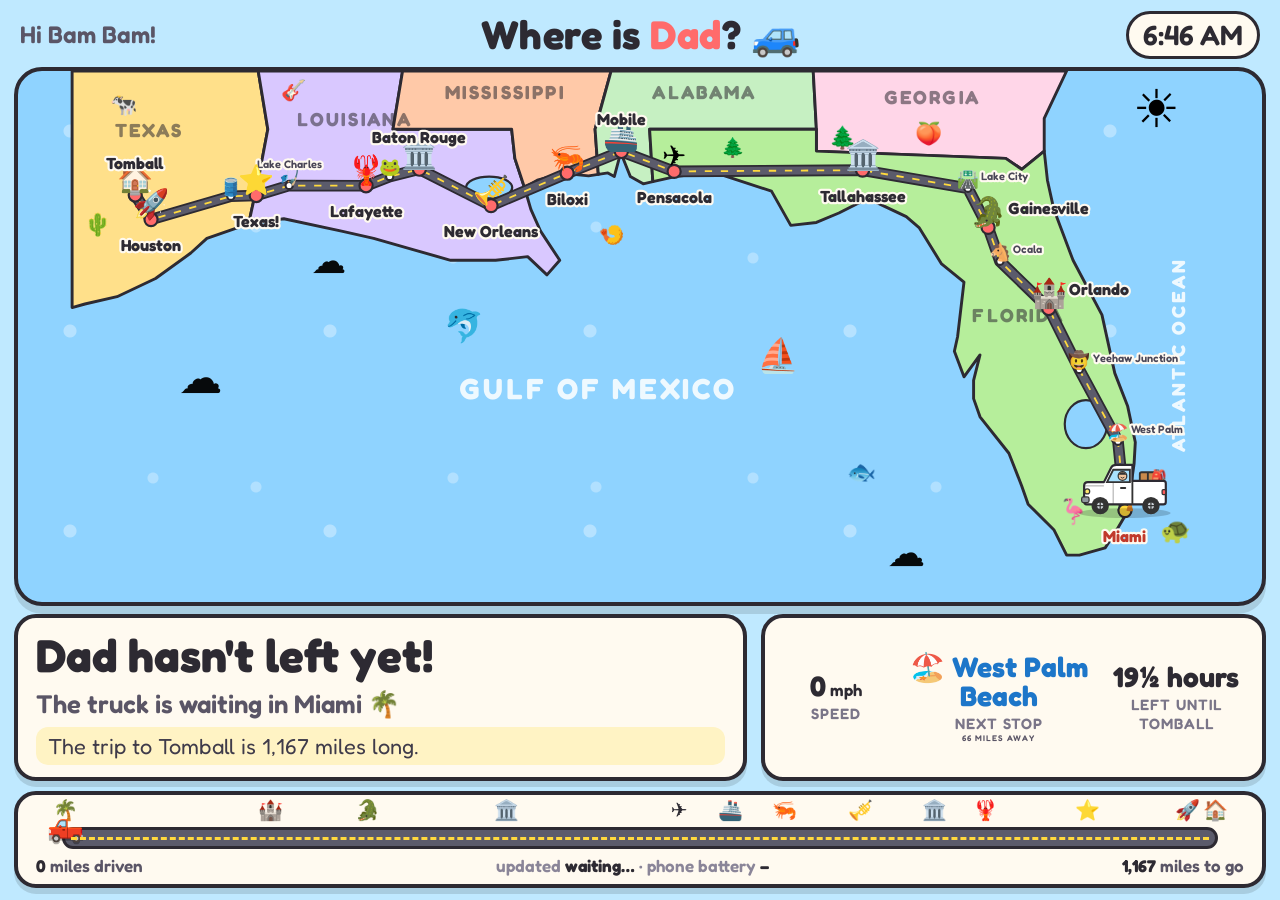
==== index.html @ 8de5db18 "Add kid-friendly road-trip tracker for bambamgo.com Cartoon Gulf Coast map (SVG) with a white Tacoma" ====
<!DOCTYPE html>
<html lang="en">
<head>
  <meta charset="utf-8">
  <title>Where is Dad?</title>
  <meta name="viewport" content="width=device-width, initial-scale=1, viewport-fit=cover, user-scalable=no">
  <meta name="apple-mobile-web-app-capable" content="yes">
  <meta name="apple-mobile-web-app-status-bar-style" content="black-translucent">
  <meta name="apple-mobile-web-app-title" content="Where is Dad?">
  <meta name="theme-color" content="#bfe9ff">
  <link rel="manifest" href="manifest.webmanifest">
  <link rel="icon" href="assets/icon.svg" type="image/svg+xml">
  <link rel="apple-touch-icon" href="assets/apple-touch-icon.png">
  <link rel="preconnect" href="https://fonts.googleapis.com">
  <link rel="preconnect" href="https://fonts.gstatic.com" crossorigin>
  <link href="https://fonts.googleapis.com/css2?family=Fredoka:wght@400;600;700&display=swap" rel="stylesheet">
  <link rel="stylesheet" href="assets/style.css">
</head>
<body>
  <div id="app">
    <header>
      <div id="greeting">Hi!</div>
      <h1>Where is <span id="driver-name">Dad</span>? 🚙</h1>
      <div id="clock">--:--</div>
    </header>

    <div id="map-wrap">
      <div id="offline" hidden>📶 Reconnecting…</div>
      <div id="demo-badge" hidden>DEMO TRIP</div>
      <svg id="map" xmlns="http://www.w3.org/2000/svg" preserveAspectRatio="xMidYMid meet"></svg>
    </div>

    <div id="dash">
      <div id="where" class="card">
        <h2 id="headline">Looking for Dad…</h2>
        <p id="subline"></p>
        <p id="fact"></p>
      </div>

      <div id="stats" class="card">
        <div class="stat"><div class="v"><span id="speed">–</span><small> mph</small></div><div class="k">Speed</div></div>
        <div class="stat"><div class="v" id="next-name">–</div><div class="k">Next stop <span id="next-miles"></span></div></div>
        <div class="stat"><div class="v" id="eta">–</div><div class="k" id="eta-label">left until Tomball</div></div>
      </div>

      <div id="progress" class="card">
        <div id="pb">
          <div id="pb-fill"></div>
          <div id="pb-marks"></div>
          <div id="pb-truck">🛻</div>
        </div>
        <div id="pb-text">
          <span><b id="miles-done">0</b> miles driven</span>
          <span class="pb-mid">updated <b id="updated">–</b> · phone battery <b id="battery">–</b></span>
          <span><b id="miles-left">0</b> miles to go</span>
        </div>
      </div>
    </div>
  </div>
  <div id="confetti"></div>

  <script src="assets/config.js"></script>
  <script src="assets/map.js"></script>
  <script src="assets/app.js"></script>
</body>
</html>
---- assets/style.css ----
/* ============================================================
   Where is Dad?  —  looks
   Big, bright, rounded. Built for a wall-mounted iPad.
   ============================================================ */
:root {
  --sky: #bfe9ff;
  --water: #8fd3ff;
  --ink: #2d2a32;
  --paper: #fffaf0;
  --road: #5b5b6b;
  --yellow: #ffd93d;
  --red: #ff6b6b;
  --green: #6bd47a;
  --blue: #4cb5ff;
  --purple: #b48bff;
  --orange: #ffb347;
}
* { box-sizing: border-box; }
html, body { height: 100%; margin: 0; }
body {
  font-family: "Fredoka", "Arial Rounded MT Bold", "Nunito", system-ui, sans-serif;
  color: var(--ink);
  background: var(--sky);
  overflow: hidden;
  -webkit-user-select: none; user-select: none;
  -webkit-touch-callout: none;
}

/* ---------- layout ---------- */
#app {
  display: flex; flex-direction: column;
  height: 100vh; height: 100dvh;
  padding: 10px 14px 12px;
  gap: 8px;
}
header {
  display: flex; align-items: center; justify-content: space-between;
  padding: 0 6px;
}
header h1 { margin: 0; font-size: clamp(22px, 3.4vw, 40px); font-weight: 700; letter-spacing: .5px; }
header h1 span { color: var(--red); }
#greeting { font-size: clamp(16px, 2vw, 24px); font-weight: 600; color: #5a5566; }
#clock { font-size: clamp(18px, 2.4vw, 28px); font-weight: 600; background: var(--paper); padding: 4px 14px; border-radius: 999px; border: 3px solid var(--ink); }

#map-wrap {
  flex: 1 1 auto; min-height: 0;
  background: var(--water);
  border: 4px solid var(--ink);
  border-radius: 28px;
  overflow: hidden; position: relative;
  box-shadow: 0 8px 0 rgba(0,0,0,.12);
  background-image: radial-gradient(circle at 20% 30%, rgba(255,255,255,.35) 0 6px, transparent 7px),
                    radial-gradient(circle at 70% 60%, rgba(255,255,255,.3) 0 5px, transparent 6px),
                    radial-gradient(circle at 45% 85%, rgba(255,255,255,.3) 0 5px, transparent 6px);
  background-size: 260px 200px, 340px 260px, 300px 220px;
}
#map { width: 100%; height: 100%; display: block; }

/* ---------- map art ---------- */
.state { stroke: var(--ink); stroke-width: 4; stroke-linejoin: round; }
.state-name { font-weight: 700; font-size: 26px; fill: rgba(45,42,50,.55); text-anchor: middle; letter-spacing: 3px; }
.lake { fill: var(--water); stroke: var(--ink); stroke-width: 3; }
.sea-name { font-weight: 700; fill: rgba(255,255,255,.85); text-anchor: middle; letter-spacing: 4px; }
.road-edge { fill: none; stroke: var(--ink); stroke-width: 16; stroke-linejoin: round; stroke-linecap: round; }
.road { fill: none; stroke: var(--road); stroke-width: 11; stroke-linejoin: round; stroke-linecap: round; }
.road-dash { fill: none; stroke: var(--yellow); stroke-width: 2.5; stroke-dasharray: 10 12; stroke-linejoin: round; }
.trail { fill: none; stroke: var(--orange); stroke-width: 5; stroke-dasharray: 1 10; stroke-linecap: round; opacity: .9; }

.landmark .pin { fill: var(--red); stroke: var(--ink); stroke-width: 3; }
.landmark.minor .pin { fill: #fff; }
.landmark .lm-name { font-weight: 700; fill: var(--ink); paint-order: stroke; stroke: var(--paper); stroke-width: 6px; stroke-linejoin: round; }
.landmark.minor .lm-name { font-weight: 600; fill: #4a4657; }
.landmark.minor .lm-emoji { opacity: .95; }
.landmark.active .pin { fill: var(--yellow); animation: pulse 1.2s ease-in-out infinite; transform-box: fill-box; transform-origin: center; }
.landmark.active .lm-emoji { animation: hop .9s ease-in-out infinite; transform-box: fill-box; transform-origin: 50% 100%; }
.landmark.active .lm-name { fill: #c0392b; }

.doodle { pointer-events: none; }
.doodle.bob { animation: bob 3s ease-in-out infinite; transform-box: fill-box; transform-origin: center; }
.doodle.bob.slow { animation-duration: 5s; }
.doodle.sun { animation: spin 40s linear infinite; transform-box: fill-box; transform-origin: center; }
.doodle.cloud { opacity: .95; animation: drift 60s linear infinite; }
.doodle.cloud.c2 { animation-duration: 85s; animation-delay: -30s; }
.doodle.cloud.c3 { animation-duration: 70s; animation-delay: -50s; }

/* ---------- truck ---------- */
.truck-pos { transition: transform 3s linear; }
.truck .paint { fill: #ffffff; stroke: var(--ink); stroke-width: 3.5; stroke-linejoin: round; }
.truck .shadow { fill: rgba(0,0,0,.18); }
.truck .puff { fill: rgba(255,255,255,.85); stroke: rgba(45,42,50,.35); stroke-width: 2; opacity: 0; }
.truck.moving .puff { animation: puff 1.4s ease-out infinite; }
.truck.moving .puff.p2 { animation-delay: .45s; }
.truck.moving .puff.p3 { animation-delay: .9s; }
.truck.moving .body-bounce { animation: jiggle .35s ease-in-out infinite; }
.truck.moving .spokes { animation: spin .5s linear infinite; transform-box: fill-box; transform-origin: center; }
body.stale .truck { opacity: .75; }
body.stale .truck .paint { fill: #eef0f3; }

/* ---------- dashboard ---------- */
#dash {
  flex: 0 0 auto;
  display: grid;
  grid-template-columns: 1.45fr 1fr;
  grid-template-rows: auto auto;
  gap: 10px 14px;
}
#progress { grid-column: 1 / -1; }
.card {
  background: var(--paper);
  border: 4px solid var(--ink);
  border-radius: 22px;
  padding: 12px 18px;
  box-shadow: 0 6px 0 rgba(0,0,0,.12);
}
#where { display: flex; flex-direction: column; justify-content: center; min-height: 0; }
#headline { font-size: clamp(24px, 3.6vw, 46px); font-weight: 700; line-height: 1.12; margin: 0; }
#subline { font-size: clamp(16px, 2vw, 26px); font-weight: 600; color: #5a5566; margin: 6px 0 0; }
#fact { font-size: clamp(14px, 1.7vw, 22px); margin: 8px 0 0; color: #3f3b4a; background: #fff3c4; border-radius: 12px; padding: 6px 12px; display: inline-block; }

#stats { display: grid; grid-template-columns: 0.8fr 1.3fr 1fr; gap: 8px; padding: 10px 12px; align-items: center; }
.stat { text-align: center; }
.stat .v { font-size: clamp(18px, 2.2vw, 30px); font-weight: 700; line-height: 1.05; overflow-wrap: anywhere; }
.stat .k { font-size: clamp(11px, 1.2vw, 15px); font-weight: 600; text-transform: uppercase; letter-spacing: 1px; color: #7a7588; margin-top: 2px; }
.stat .v small { font-size: 60%; font-weight: 600; }
#next-name { color: #1d76c9; }
#next-miles { display:block; font-size: 55%; font-weight: 600; color: #5a5566; }

#progress { padding: 10px 18px 8px; }
#pb { position: relative; height: 22px; background: var(--road); border: 3px solid var(--ink); border-radius: 999px; margin: 22px 26px 6px; }
#pb::after { content: ""; position: absolute; inset: 7px 6px; border-top: 3px dashed var(--yellow); }
#pb-fill { position: absolute; left: 0; top: 0; bottom: 0; background: var(--green); border-radius: 999px; transition: width 3s linear; }
#pb-marks { position: absolute; inset: 0; }
.pb-mark { position: absolute; top: -30px; transform: translateX(-50%); font-size: 20px; line-height: 1; }
#pb-truck { position: absolute; top: -20px; transform: translateX(-50%); font-size: 30px; line-height: 1; transition: left 3s linear; filter: drop-shadow(0 2px 0 rgba(0,0,0,.3)); }
#pb-text { display: flex; justify-content: space-between; gap: 12px; font-weight: 600; font-size: clamp(12px, 1.4vw, 17px); color: #5a5566; white-space: nowrap; }
.pb-mid { color: #8a8598; }
#pb-text b { color: var(--ink); }

/* ---------- little badges ---------- */
#offline, #demo-badge {
  position: absolute; top: 12px; left: 16px; z-index: 5;
  background: var(--yellow); border: 3px solid var(--ink); border-radius: 999px;
  padding: 4px 12px; font-weight: 700; font-size: 15px;
}
#demo-badge { background: var(--purple); color: #fff; }

/* ---------- confetti ---------- */
#confetti { position: fixed; inset: 0; pointer-events: none; overflow: hidden; z-index: 10; }
#confetti i { position: absolute; top: -20px; width: 12px; height: 18px; border-radius: 3px; opacity: 0; animation: fall 6s linear infinite; }
body.arrived #headline { color: #c0392b; animation: party 1s ease-in-out infinite; }

/* ---------- animations ---------- */
@keyframes bob { 0%,100% { transform: translateY(0); } 50% { transform: translateY(-6px); } }
@keyframes hop { 0%,100% { transform: scale(1); } 50% { transform: scale(1.18); } }
@keyframes pulse { 0%,100% { transform: scale(1); } 50% { transform: scale(1.5); } }
@keyframes spin { to { transform: rotate(360deg); } }
@keyframes drift { from { transform: translateX(-80px); } to { transform: translateX(160px); } }
@keyframes jiggle { 0%,100% { transform: translateY(0); } 50% { transform: translateY(-2px); } }
@keyframes puff { 0% { opacity: .9; transform: translate(0,0) scale(.6); } 100% { opacity: 0; transform: translate(26px,-18px) scale(1.5); } }
@keyframes fall { 0% { transform: translateY(0) rotate(0); opacity: 1; } 100% { transform: translateY(110vh) rotate(720deg); opacity: .8; } }
@keyframes party { 0%,100% { transform: scale(1); } 50% { transform: scale(1.04); } }

/* ---------- portrait iPad ---------- */
@media (orientation: portrait) {
  #map-wrap { flex: 0 0 auto; aspect-ratio: 1560 / 730; }
  #dash { flex: 1 1 auto; min-height: 0; grid-template-columns: 1fr; grid-template-rows: 1fr auto auto; }
  #where { padding: 20px 24px; }
  #headline { font-size: clamp(28px, 6.5vw, 64px); }
  #subline { font-size: clamp(18px, 3vw, 30px); }
  #fact { font-size: clamp(16px, 2.4vw, 26px); }
  #stats { padding: 14px 12px; }
  .stat .v { font-size: clamp(22px, 3.4vw, 36px); }
  #progress { padding: 14px 18px 12px; }
}
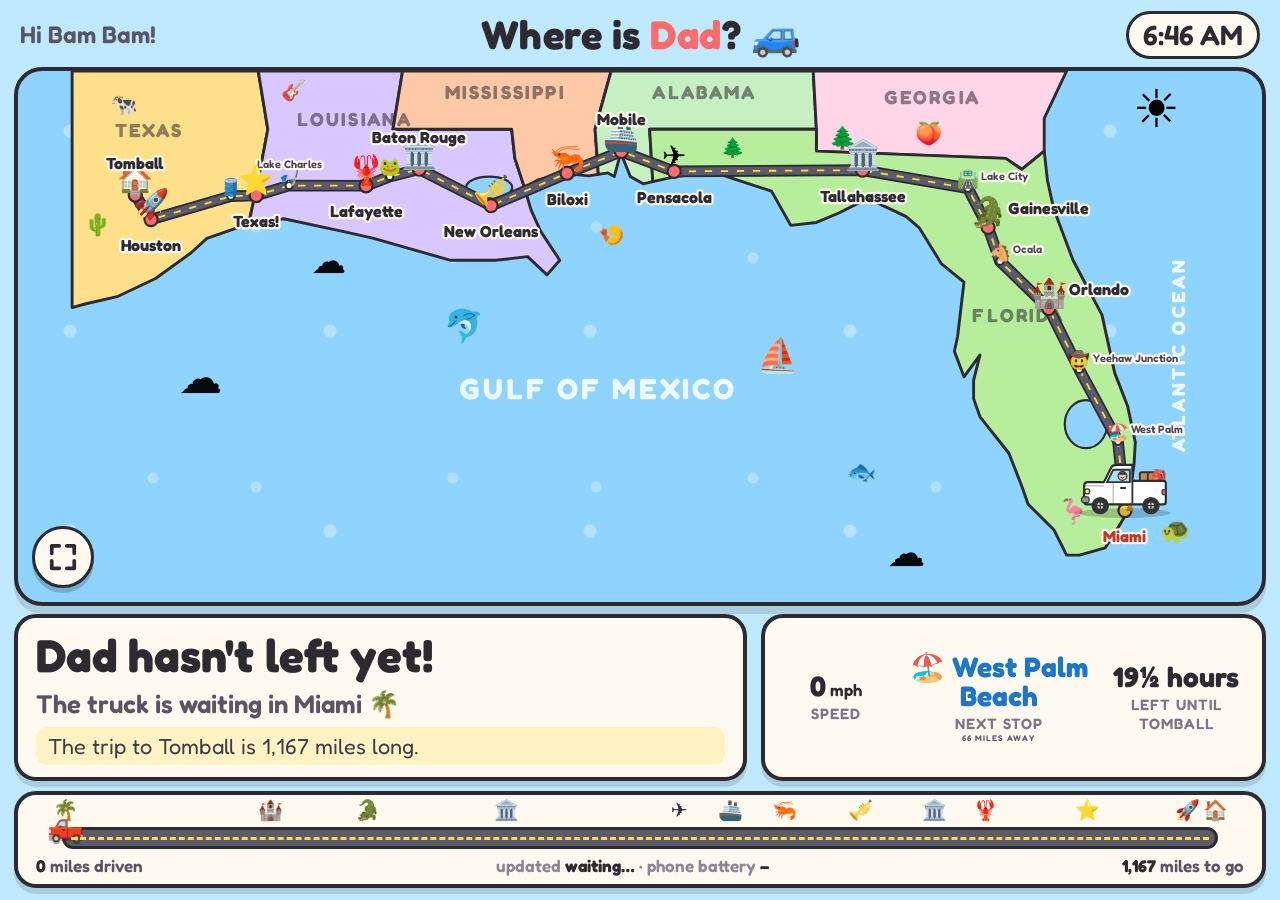
==== commit 36efaa26: "Add big-map mode toggle A round button in the bottom-left corner of the map hides the header and car" ====
--- a/index.html
+++ b/index.html
@@ -28,6 +28,10 @@
       <div id="offline" hidden>📶 Reconnecting…</div>
       <div id="demo-badge" hidden>DEMO TRIP</div>
       <svg id="map" xmlns="http://www.w3.org/2000/svg" preserveAspectRatio="xMidYMid meet"></svg>
+      <button id="fullmap-btn" class="map-btn" type="button" aria-label="Big map" title="Big map">
+        <svg class="ico-expand" viewBox="0 0 24 24" width="30" height="30" fill="none" stroke="currentColor" stroke-width="3" stroke-linecap="round" stroke-linejoin="round"><path d="M9 3H3v6M15 3h6v6M9 21H3v-6M15 21h6v-6"/></svg>
+        <svg class="ico-collapse" viewBox="0 0 24 24" width="30" height="30" fill="none" stroke="currentColor" stroke-width="3" stroke-linecap="round" stroke-linejoin="round"><path d="M3 9h6V3M21 9h-6V3M3 15h6v6M21 15h-6v6"/></svg>
+      </button>
     </div>
 
     <div id="dash">
--- a/assets/style.css
+++ b/assets/style.css
@@ -144,6 +144,31 @@
 }
 #demo-badge { background: var(--purple); color: #fff; }
 
+/* ---------- big-map button + map-only mode ---------- */
+.map-btn {
+  position: absolute; left: 14px; bottom: 14px; z-index: 6;
+  width: 62px; height: 62px; border-radius: 50%;
+  background: var(--paper); color: var(--ink);
+  border: 3px solid var(--ink); box-shadow: 0 5px 0 rgba(0,0,0,.18);
+  display: flex; align-items: center; justify-content: center;
+  cursor: pointer; -webkit-tap-highlight-color: transparent; touch-action: manipulation;
+  transition: transform .15s ease;
+}
+.map-btn:active { transform: translateY(3px); box-shadow: 0 2px 0 rgba(0,0,0,.18); }
+.map-btn .ico-collapse { display: none; }
+body.fullmap .map-btn .ico-expand { display: none; }
+body.fullmap .map-btn .ico-collapse { display: block; }
+body.fullmap .map-btn { background: var(--yellow); }
+
+body.fullmap #app { display: block; padding: 0; gap: 0; height: 100vh; height: 100dvh; }
+body.fullmap header, body.fullmap #dash { display: none; }
+body.fullmap #map-wrap {
+  width: 100%; height: 100%; min-height: 0; flex: none; aspect-ratio: auto;
+  border: 0; border-radius: 0; box-shadow: none;
+}
+body.fullmap #offline, body.fullmap #demo-badge { top: max(12px, env(safe-area-inset-top)); left: max(16px, env(safe-area-inset-left)); }
+body.fullmap .map-btn { left: max(14px, env(safe-area-inset-left)); bottom: max(14px, env(safe-area-inset-bottom)); }
+
 /* ---------- confetti ---------- */
 #confetti { position: fixed; inset: 0; pointer-events: none; overflow: hidden; z-index: 10; }
 #confetti i { position: absolute; top: -20px; width: 12px; height: 18px; border-radius: 3px; opacity: 0; animation: fall 6s linear infinite; }
@@ -172,3 +197,54 @@
   .stat .v { font-size: clamp(22px, 3.4vw, 36px); }
   #progress { padding: 14px 18px 12px; }
 }
+
+/* ---------- wide but short screens (phone in landscape, small browser window) ---------- */
+@media (orientation: landscape) and (max-height: 640px) {
+  #app { display: grid; grid-template-columns: 1.5fr 1fr; grid-template-rows: auto minmax(0, 1fr); gap: 6px 10px; padding: 6px 10px 8px; }
+  header { grid-column: 1 / -1; }
+  header h1 { font-size: 22px; }
+  #greeting { font-size: 15px; }
+  #clock { font-size: 17px; padding: 2px 10px; border-width: 2px; }
+  #map-wrap { min-height: 0; border-radius: 18px; border-width: 3px; }
+  #dash { display: grid; grid-template-columns: 1fr; grid-template-rows: minmax(0, 1fr) auto auto; gap: 6px; min-height: 0; }
+  #progress { grid-column: auto; }
+  .card { padding: 6px 12px; border-radius: 14px; border-width: 3px; box-shadow: 0 4px 0 rgba(0,0,0,.12); }
+  #where { overflow: hidden; }
+  #headline { font-size: clamp(17px, 5.2vh, 30px); }
+  #subline { font-size: clamp(12px, 3.4vh, 18px); margin-top: 3px; }
+  #fact { font-size: clamp(11px, 3vh, 15px); padding: 3px 8px; margin-top: 4px; }
+  #stats { grid-template-columns: 0.8fr 1.4fr 1fr; padding: 6px 8px; gap: 4px; }
+  .stat .v { font-size: clamp(14px, 4vh, 20px); }
+  .stat .k { font-size: 10px; letter-spacing: .5px; }
+  #next-miles { font-size: 60%; }
+  #pb { height: 14px; margin: 18px 14px 4px; border-width: 2px; }
+  #pb::after { inset: 4px 5px; border-top-width: 2px; }
+  .pb-mark { font-size: 14px; top: -20px; }
+  #pb-truck { font-size: 20px; top: -14px; }
+  #pb-text { font-size: 11px; gap: 6px; }
+  .pb-mid { display: none; }
+}
+
+/* ---------- narrow phones in portrait ---------- */
+@media (orientation: portrait) and (max-width: 520px) {
+  #app { padding: 8px 8px 10px; gap: 8px; }
+  header { gap: 6px; }
+  header h1 { font-size: 20px; }
+  #greeting { display: none; }
+  #clock { font-size: 15px; padding: 2px 10px; border-width: 2px; }
+  #dash, .card { min-width: 0; }
+  .card { padding: 10px 14px; border-radius: 16px; border-width: 3px; }
+  #where { padding: 14px 16px; }
+  #headline { font-size: clamp(20px, 6.5vw, 30px); }
+  #subline { font-size: clamp(14px, 4.2vw, 18px); }
+  #fact { font-size: clamp(12px, 3.6vw, 15px); }
+  #stats { grid-template-columns: 0.8fr 1.4fr 1fr; gap: 4px; padding: 8px 6px; }
+  .stat .v { font-size: clamp(15px, 4.6vw, 22px); }
+  .stat .k { font-size: 9px; letter-spacing: .5px; }
+  #pb { height: 14px; margin: 18px 12px 4px; border-width: 2px; }
+  #pb::after { inset: 4px 5px; border-top-width: 2px; }
+  .pb-mark { font-size: 14px; top: -20px; }
+  #pb-truck { font-size: 20px; top: -14px; }
+  #pb-text { font-size: 11px; white-space: normal; flex-wrap: wrap; justify-content: space-between; gap: 2px 8px; }
+  .pb-mid { width: 100%; text-align: center; order: 3; }
+}
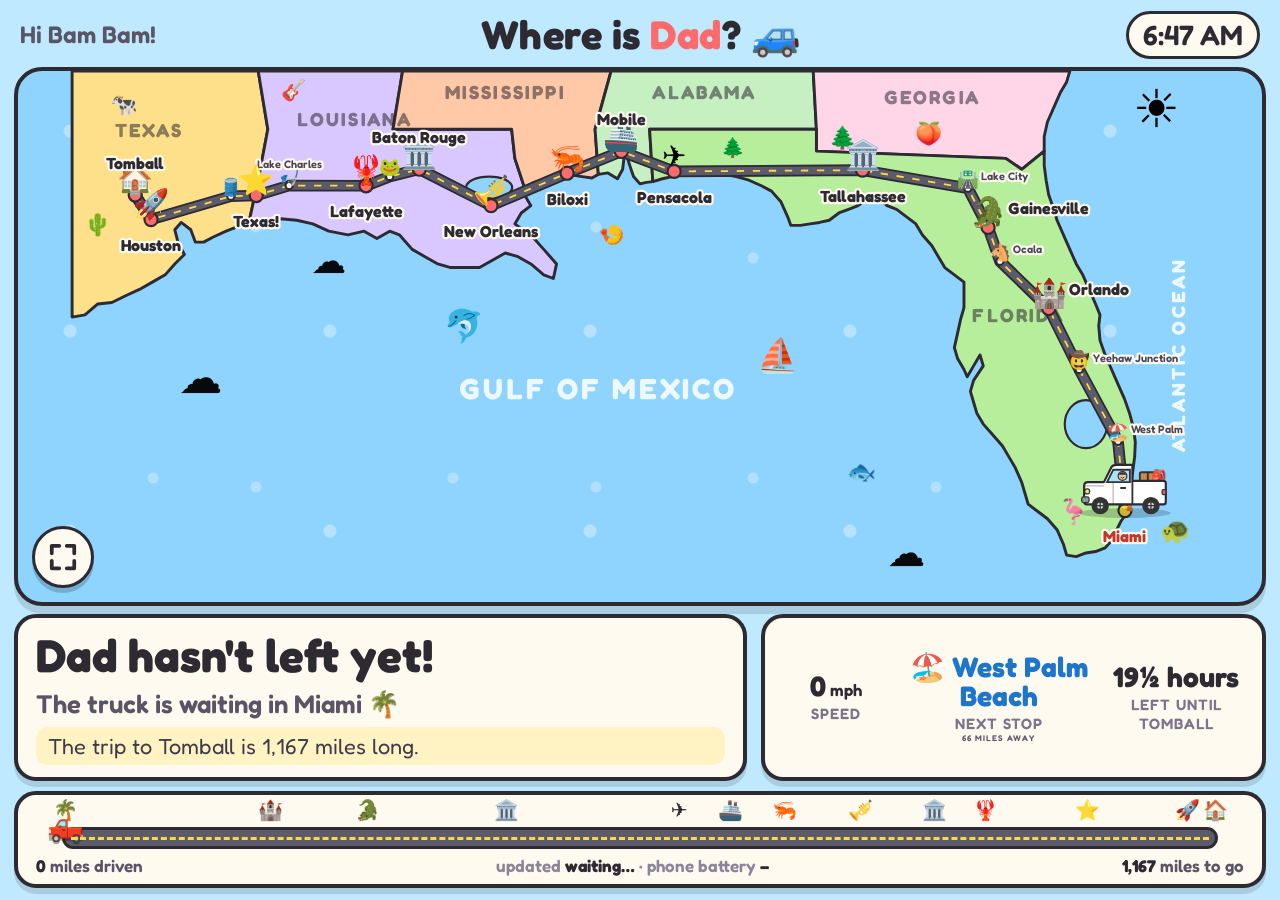
==== commit cfabb57c: "Tap a state for a close-up, tap the truck to bounce it Tapping a state animates the map's viewBox to" ====
--- a/index.html
+++ b/index.html
@@ -27,6 +27,10 @@
     <div id="map-wrap">
       <div id="offline" hidden>📶 Reconnecting…</div>
       <div id="demo-badge" hidden>DEMO TRIP</div>
+      <div id="sound-pill" hidden>🔔 Tap anywhere to turn sound on</div>
+      <button id="zoom-back" class="pill-btn" type="button" hidden>⬅ Whole trip</button>
+      <div id="state-pill" hidden><span id="sp-emoji"></span> <b id="sp-name"></b> <span id="sp-text"></span></div>
+      <div id="state-banner" hidden><div class="sb-big">🚚 BEEP BEEP!</div><div class="sb-small">Welcome to <b id="sb-state">Texas</b>!</div></div>
       <svg id="map" xmlns="http://www.w3.org/2000/svg" preserveAspectRatio="xMidYMid meet"></svg>
       <button id="fullmap-btn" class="map-btn" type="button" aria-label="Big map" title="Big map">
         <svg class="ico-expand" viewBox="0 0 24 24" width="30" height="30" fill="none" stroke="currentColor" stroke-width="3" stroke-linecap="round" stroke-linejoin="round"><path d="M9 3H3v6M15 3h6v6M9 21H3v-6M15 21h6v-6"/></svg>
--- a/assets/style.css
+++ b/assets/style.css
@@ -16,6 +16,7 @@
   --orange: #ffb347;
 }
 * { box-sizing: border-box; }
+[hidden] { display: none !important; }
 html, body { height: 100%; margin: 0; }
 body {
   font-family: "Fredoka", "Arial Rounded MT Bold", "Nunito", system-ui, sans-serif;
@@ -54,28 +55,32 @@
                     radial-gradient(circle at 45% 85%, rgba(255,255,255,.3) 0 5px, transparent 6px);
   background-size: 260px 200px, 340px 260px, 300px 220px;
 }
-#map { width: 100%; height: 100%; display: block; }
+#map { width: 100%; height: 100%; display: block; --kz: 1; }   /* --kz shrinks labels/strokes while zoomed in */
 
 /* ---------- map art ---------- */
-.state { stroke: var(--ink); stroke-width: 4; stroke-linejoin: round; }
-.state-name { font-weight: 700; font-size: 26px; fill: rgba(45,42,50,.55); text-anchor: middle; letter-spacing: 3px; }
-.lake { fill: var(--water); stroke: var(--ink); stroke-width: 3; }
-.sea-name { font-weight: 700; fill: rgba(255,255,255,.85); text-anchor: middle; letter-spacing: 4px; }
-.road-edge { fill: none; stroke: var(--ink); stroke-width: 16; stroke-linejoin: round; stroke-linecap: round; }
-.road { fill: none; stroke: var(--road); stroke-width: 11; stroke-linejoin: round; stroke-linecap: round; }
-.road-dash { fill: none; stroke: var(--yellow); stroke-width: 2.5; stroke-dasharray: 10 12; stroke-linejoin: round; }
-.trail { fill: none; stroke: var(--orange); stroke-width: 5; stroke-dasharray: 1 10; stroke-linecap: round; opacity: .9; }
-
-.landmark .pin { fill: var(--red); stroke: var(--ink); stroke-width: 3; }
+.state { stroke: var(--ink); stroke-width: calc(4px / var(--kz)); stroke-linejoin: round; cursor: pointer; transition: opacity .5s; }
+.state.dim { opacity: .55; }
+.state-name { font-weight: 700; font-size: calc(var(--fs) / var(--kz)); fill: rgba(45,42,50,.55); text-anchor: middle; letter-spacing: 3px; pointer-events: none; }
+.lake { fill: var(--water); stroke: var(--ink); stroke-width: calc(3px / var(--kz)); pointer-events: none; }
+.sea-name { font-weight: 700; font-size: calc(var(--fs) / var(--kz)); fill: rgba(255,255,255,.85); text-anchor: middle; letter-spacing: 4px; pointer-events: none; }
+.road-edge { fill: none; stroke: var(--ink); stroke-width: calc(16px / var(--kz)); stroke-linejoin: round; stroke-linecap: round; pointer-events: none; }
+.road { fill: none; stroke: var(--road); stroke-width: calc(11px / var(--kz)); stroke-linejoin: round; stroke-linecap: round; pointer-events: none; }
+.road-dash { fill: none; stroke: var(--yellow); stroke-width: calc(2.5px / var(--kz)); stroke-dasharray: 10 12; stroke-linejoin: round; pointer-events: none; }
+.trail { fill: none; stroke: var(--orange); stroke-width: calc(5px / var(--kz)); stroke-dasharray: 1 10; stroke-linecap: round; opacity: .9; pointer-events: none; }
+.landmark { pointer-events: none; }
+.landmark .pin { r: calc(var(--r) / var(--kz)); }
+.lm-emoji, .lm-name { font-size: calc(var(--fs) / var(--kz)); }
+
+.landmark .pin { fill: var(--red); stroke: var(--ink); stroke-width: calc(3px / var(--kz)); }
 .landmark.minor .pin { fill: #fff; }
-.landmark .lm-name { font-weight: 700; fill: var(--ink); paint-order: stroke; stroke: var(--paper); stroke-width: 6px; stroke-linejoin: round; }
+.landmark .lm-name { font-weight: 700; fill: var(--ink); paint-order: stroke; stroke: var(--paper); stroke-width: calc(6px / var(--kz)); stroke-linejoin: round; }
 .landmark.minor .lm-name { font-weight: 600; fill: #4a4657; }
 .landmark.minor .lm-emoji { opacity: .95; }
 .landmark.active .pin { fill: var(--yellow); animation: pulse 1.2s ease-in-out infinite; transform-box: fill-box; transform-origin: center; }
 .landmark.active .lm-emoji { animation: hop .9s ease-in-out infinite; transform-box: fill-box; transform-origin: 50% 100%; }
 .landmark.active .lm-name { fill: #c0392b; }
 
-.doodle { pointer-events: none; }
+.doodle { pointer-events: none; font-size: calc(var(--fs) / var(--kz)); }
 .doodle.bob { animation: bob 3s ease-in-out infinite; transform-box: fill-box; transform-origin: center; }
 .doodle.bob.slow { animation-duration: 5s; }
 .doodle.sun { animation: spin 40s linear infinite; transform-box: fill-box; transform-origin: center; }
@@ -85,6 +90,17 @@
 
 /* ---------- truck ---------- */
 .truck-pos { transition: transform 3s linear; }
+.truck .tap-target { pointer-events: all; cursor: pointer; }
+.truck-hop { transform-box: fill-box; transform-origin: 50% 100%; }
+.truck-hop.hop { animation: truckHop .75s cubic-bezier(.25,1.5,.5,1) both; }
+@keyframes truckHop {
+  0%   { transform: translateY(0) scale(1, 1); }
+  15%  { transform: translateY(0) scale(1.15, .8); }
+  45%  { transform: translateY(-48px) scale(.92, 1.12); }
+  70%  { transform: translateY(0) scale(1.08, .9); }
+  85%  { transform: translateY(-8px) scale(1, 1); }
+  100% { transform: translateY(0) scale(1, 1); }
+}
 .truck .paint { fill: #ffffff; stroke: var(--ink); stroke-width: 3.5; stroke-linejoin: round; }
 .truck .shadow { fill: rgba(0,0,0,.18); }
 .truck .puff { fill: rgba(255,255,255,.85); stroke: rgba(45,42,50,.35); stroke-width: 2; opacity: 0; }
@@ -168,6 +184,46 @@
 }
 body.fullmap #offline, body.fullmap #demo-badge { top: max(12px, env(safe-area-inset-top)); left: max(16px, env(safe-area-inset-left)); }
 body.fullmap .map-btn { left: max(14px, env(safe-area-inset-left)); bottom: max(14px, env(safe-area-inset-bottom)); }
+body.fullmap .pill-btn { right: max(16px, env(safe-area-inset-right)); top: max(12px, env(safe-area-inset-top)); }
+body.fullmap #state-pill { bottom: max(16px, env(safe-area-inset-bottom)); }
+
+/* ---------- state close-up ---------- */
+.pill-btn {
+  position: absolute; right: 16px; top: 12px; z-index: 6;
+  background: var(--paper); color: var(--ink); border: 3px solid var(--ink); border-radius: 999px;
+  padding: 8px 16px; font: inherit; font-weight: 700; font-size: 17px; cursor: pointer;
+  box-shadow: 0 4px 0 rgba(0,0,0,.15); -webkit-tap-highlight-color: transparent;
+}
+#state-pill {
+  position: absolute; left: 50%; bottom: 16px; transform: translateX(-50%); z-index: 6;
+  max-width: min(92%, 760px); background: var(--paper); border: 4px solid var(--ink); border-radius: 22px;
+  padding: 10px 18px; font-size: clamp(14px, 1.9vw, 22px); font-weight: 600; text-align: center;
+  box-shadow: 0 6px 0 rgba(0,0,0,.15); animation: bannerIn .5s cubic-bezier(.2,1.4,.4,1) both;
+}
+#state-pill b { font-size: 115%; }
+#state-pill b::after { content: " · "; font-weight: 400; color: #5a5566; }
+#sp-emoji { font-size: 130%; }
+
+/* ---------- state-line banner + sound pill ---------- */
+#sound-pill {
+  position: absolute; right: 16px; bottom: 16px; z-index: 6;
+  background: var(--paper); border: 3px solid var(--ink); border-radius: 999px;
+  padding: 4px 12px; font-weight: 700; font-size: 15px; animation: wiggle 2s ease-in-out infinite;
+}
+#state-banner {
+  position: absolute; left: 50%; top: 18%; transform: translate(-50%, 0); z-index: 7;
+  background: var(--yellow); border: 5px solid var(--ink); border-radius: 28px;
+  padding: 14px 34px; text-align: center; box-shadow: 0 8px 0 rgba(0,0,0,.18);
+  animation: bannerIn .5s cubic-bezier(.2,1.4,.4,1) both;
+  pointer-events: none;
+}
+#state-banner .sb-big { font-size: clamp(28px, 5vw, 56px); font-weight: 700; line-height: 1.05; }
+#state-banner .sb-small { font-size: clamp(18px, 3vw, 34px); font-weight: 600; margin-top: 4px; }
+#state-banner .sb-small b { color: #c0392b; }
+#state-banner.out { animation: bannerOut .4s ease-in both; }
+@keyframes bannerIn { from { transform: translate(-50%, -40px) scale(.6); opacity: 0; } to { transform: translate(-50%, 0) scale(1); opacity: 1; } }
+@keyframes bannerOut { to { transform: translate(-50%, -30px) scale(.8); opacity: 0; } }
+@keyframes wiggle { 0%,100% { transform: rotate(0); } 25% { transform: rotate(-4deg); } 75% { transform: rotate(4deg); } }
 
 /* ---------- confetti ---------- */
 #confetti { position: fixed; inset: 0; pointer-events: none; overflow: hidden; z-index: 10; }
@@ -227,6 +283,7 @@
 
 /* ---------- narrow phones in portrait ---------- */
 @media (orientation: portrait) and (max-width: 520px) {
+  #state-pill { display: none !important; }   /* the map is too small for it here */
   #app { padding: 8px 8px 10px; gap: 8px; }
   header { gap: 6px; }
   header h1 { font-size: 20px; }
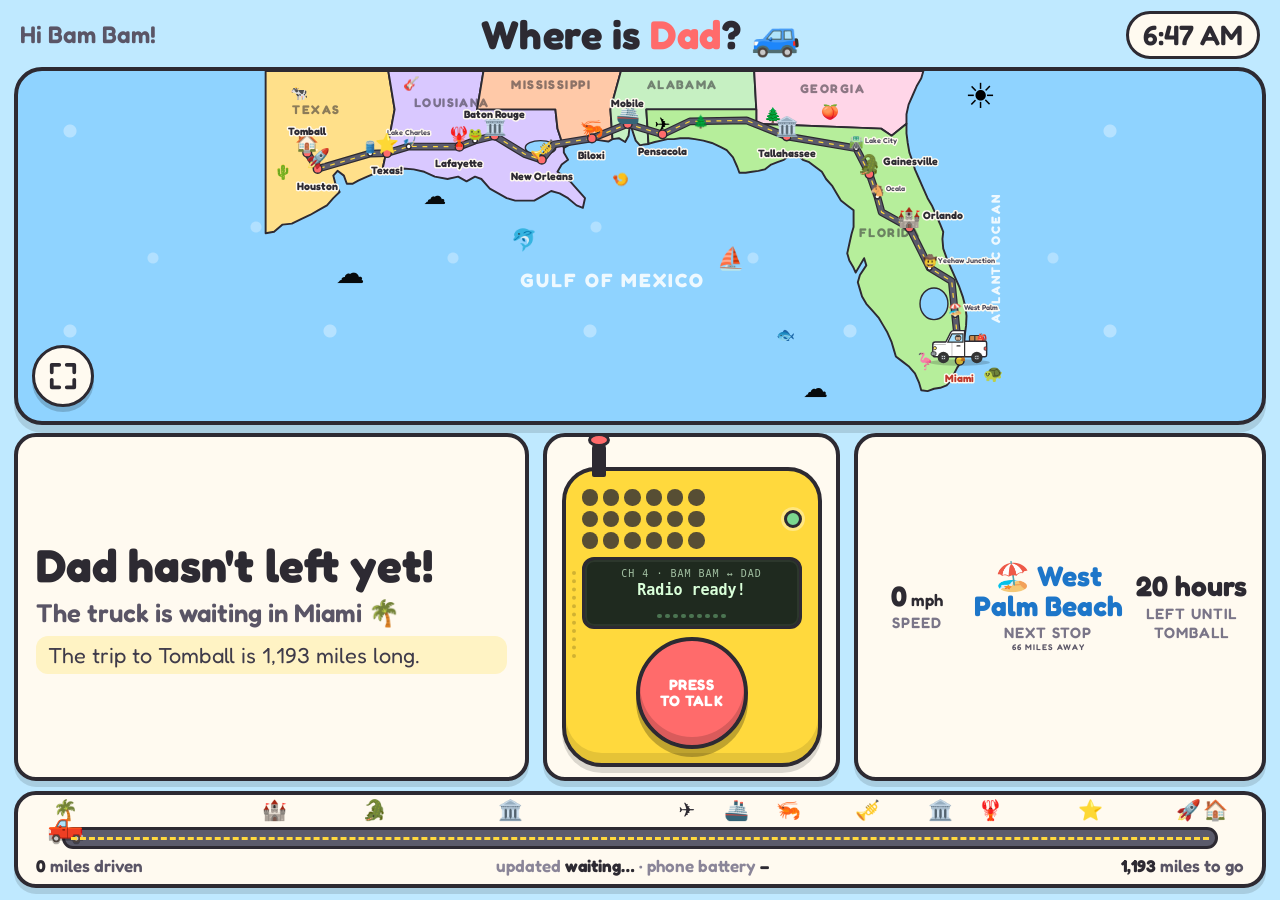
==== commit 7cb27ac7: "Add the walkie-talkie: push-to-talk voice between the map and /radio/ api/radio.php stores voice cli" ====
--- a/index.html
+++ b/index.html
@@ -14,6 +14,7 @@
   <link rel="preconnect" href="https://fonts.googleapis.com">
   <link rel="preconnect" href="https://fonts.gstatic.com" crossorigin>
   <link href="https://fonts.googleapis.com/css2?family=Fredoka:wght@400;600;700&display=swap" rel="stylesheet">
+  <link rel="stylesheet" href="assets/radio.css">
   <link rel="stylesheet" href="assets/style.css">
 </head>
 <body>
@@ -45,6 +46,8 @@
         <p id="fact"></p>
       </div>
 
+      <div id="radio" class="card"></div>
+
       <div id="stats" class="card">
         <div class="stat"><div class="v"><span id="speed">–</span><small> mph</small></div><div class="k">Speed</div></div>
         <div class="stat"><div class="v" id="next-name">–</div><div class="k">Next stop <span id="next-miles"></span></div></div>
@@ -69,6 +72,10 @@
 
   <script src="assets/config.js"></script>
   <script src="assets/map.js"></script>
+  <script src="assets/radio.js"></script>
   <script src="assets/app.js"></script>
+  <script>
+    window.RADIO.mount(document.getElementById("radio"), { role: "kid", mode: "hold", api: "api/radio.php" });
+  </script>
 </body>
 </html>
--- a/assets/radio.css
+++ b/assets/radio.css
@@ -0,0 +1,95 @@
+/* ============================================================
+   Where is Dad?  —  the chubby walkie-talkie
+   Used by the #radio card on the map and by /radio/ (Dad's page).
+   ============================================================ */
+.walkie-root { display: flex; align-items: stretch; justify-content: center; min-width: 0; }
+.walkie {
+  --body: var(--yellow, #ffd93d);
+  position: relative;
+  display: flex; flex-direction: column; align-items: center; gap: 8px;
+  width: 100%; max-width: 300px;
+  background: var(--body);
+  border: 4px solid var(--ink, #2d2a32);
+  border-radius: 34px 34px 40px 40px;
+  padding: 26px 16px 14px;
+  box-shadow: inset 0 -10px 0 rgba(0,0,0,.10), 0 6px 0 rgba(0,0,0,.14);
+  font-family: inherit;
+  -webkit-user-select: none; user-select: none; -webkit-touch-callout: none;
+}
+.walkie::before {                                   /* side grip stripes */
+  content: ""; position: absolute; left: 6px; top: 34%; width: 8px; height: 30%;
+  border-left: 4px dotted rgba(0,0,0,.18);
+}
+.antenna { position: absolute; top: -34px; left: 26px; width: 14px; height: 40px; background: var(--ink, #2d2a32); border-radius: 7px 7px 2px 2px; }
+.antenna-tip { position: absolute; top: -42px; left: 22px; width: 22px; height: 14px; background: var(--red, #ff6b6b); border: 3px solid var(--ink, #2d2a32); border-radius: 50%; }
+
+.w-top { width: 100%; display: flex; align-items: center; justify-content: space-between; gap: 10px; }
+.grille { display: grid; grid-template-columns: repeat(6, 1fr); gap: 5px; width: 60%; }
+.grille i { display: block; aspect-ratio: 1; border-radius: 50%; background: var(--ink, #2d2a32); opacity: .8; }
+.led { width: 18px; height: 18px; border-radius: 50%; background: #7bd88f; border: 3px solid var(--ink, #2d2a32); box-shadow: 0 0 0 3px rgba(255,255,255,.35); transition: background .2s; }
+.is-receiving .led { background: #ff5a5a; animation: ledBlink .5s steps(2) infinite; }
+.is-recording .led { background: #ff5a5a; }
+.is-sending .led { background: var(--orange, #ffb347); }
+.is-error .led { background: #999; }
+
+.screen {
+  width: 100%; background: #1f2a1f; color: #d9ffd9; border: 3px solid var(--ink, #2d2a32); border-radius: 12px;
+  padding: 8px 10px; text-align: center; box-shadow: inset 0 0 0 2px rgba(255,255,255,.06);
+  font-family: ui-monospace, Menlo, monospace;
+}
+.scr-chan { font-size: 10px; letter-spacing: 1px; opacity: .7; }
+.scr-status { font-size: 15px; font-weight: 700; margin-top: 2px; min-height: 1.3em; font-family: inherit; }
+.scr-wave { display: flex; justify-content: center; gap: 3px; height: 14px; margin-top: 4px; align-items: flex-end; opacity: .35; }
+.scr-wave b { width: 5px; height: 4px; background: #9dffb0; border-radius: 2px; }
+.is-receiving .scr-wave, .is-recording .scr-wave { opacity: 1; }
+.is-receiving .scr-wave b, .is-recording .scr-wave b { animation: wave .7s ease-in-out infinite; }
+.scr-wave b:nth-child(2n) { animation-delay: .12s; } .scr-wave b:nth-child(3n) { animation-delay: .24s; } .scr-wave b:nth-child(5n) { animation-delay: .36s; }
+.is-error .screen { color: #ffd6d6; }
+
+.ptt {
+  --p: 0;
+  position: relative; width: 132px; height: 132px; border-radius: 50%;
+  background: var(--red, #ff6b6b); color: #fff;
+  border: 4px solid var(--ink, #2d2a32);
+  box-shadow: 0 8px 0 rgba(0,0,0,.25), inset 0 -8px 0 rgba(0,0,0,.15);
+  font: inherit; font-weight: 700; font-size: 17px; line-height: 1.1; letter-spacing: .5px;
+  cursor: pointer; touch-action: none; -webkit-tap-highlight-color: transparent;
+  display: flex; align-items: center; justify-content: center; flex-direction: column;
+  transition: transform .08s ease, box-shadow .08s ease;
+}
+.ptt:active, .is-recording .ptt { transform: translateY(6px); box-shadow: 0 2px 0 rgba(0,0,0,.25), inset 0 -4px 0 rgba(0,0,0,.15); }
+.ptt-ring {
+  position: absolute; inset: -12px; border-radius: 50%; pointer-events: none;
+  background: conic-gradient(var(--ink, #2d2a32) calc(var(--p) * 360deg), transparent 0);
+  -webkit-mask: radial-gradient(farthest-side, transparent calc(100% - 8px), #000 calc(100% - 7px));
+          mask: radial-gradient(farthest-side, transparent calc(100% - 8px), #000 calc(100% - 7px));
+  opacity: 0;
+}
+.is-recording .ptt-ring { opacity: 1; }
+.is-recording .ptt { animation: pttPulse 1s ease-in-out infinite; }
+.is-sending .ptt { background: var(--orange, #ffb347); }
+.ptt-timer { position: absolute; bottom: 14px; font-size: 13px; opacity: .9; }
+
+.history { display: flex; flex-wrap: wrap; gap: 6px; justify-content: center; min-height: 24px; }
+.chip {
+  font: inherit; font-size: 12px; font-weight: 600; padding: 3px 9px; border-radius: 999px;
+  border: 2px solid var(--ink, #2d2a32); background: var(--paper, #fffaf0); color: var(--ink, #2d2a32); cursor: pointer;
+}
+.chip.theirs { background: #dff3ff; }
+.chip small { opacity: .6; font-weight: 500; }
+
+@keyframes ledBlink { to { background: #ffb3b3; } }
+@keyframes wave { 0%,100% { height: 4px; } 50% { height: 14px; } }
+@keyframes pttPulse { 0%,100% { filter: brightness(1); } 50% { filter: brightness(1.15); } }
+
+/* ---------- compact (horizontal) variant: portrait phones, short screens ---------- */
+.walkie.compact, .compact .walkie {
+  flex-direction: row; flex-wrap: wrap; max-width: none; padding: 14px 14px 12px 18px; gap: 8px 14px; border-radius: 28px;
+}
+.compact .w-top { width: auto; flex: 0 0 auto; order: 1; }
+.compact .grille { width: 70px; }
+.compact .screen { flex: 1 1 140px; order: 2; }
+.compact .ptt { order: 3; width: 92px; height: 92px; font-size: 13px; }
+.compact .history { order: 4; width: 100%; }
+.compact .antenna { top: -26px; height: 32px; }
+.compact .antenna-tip { top: -34px; }
--- a/assets/style.css
+++ b/assets/style.css
@@ -116,11 +116,18 @@
 #dash {
   flex: 0 0 auto;
   display: grid;
-  grid-template-columns: 1.45fr 1fr;
+  grid-template-columns: 1.25fr 0.72fr 1fr;
   grid-template-rows: auto auto;
   gap: 10px 14px;
 }
 #progress { grid-column: 1 / -1; }
+#radio.card { padding: 30px 10px 10px; display: flex; align-items: stretch; justify-content: center; background: var(--paper); overflow: visible; }
+#radio .walkie { max-width: 260px; padding-top: 18px; }
+#radio .ptt { width: 112px; height: 112px; font-size: 15px; }
+#radio .grille { width: 56%; }
+#radio .history { display: none; }              /* keep the map card tidy; chips live on /radio/ */
+#radio .antenna { top: -30px; height: 36px; }
+#radio .antenna-tip { top: -38px; }
 .card {
   background: var(--paper);
   border: 4px solid var(--ink);
@@ -178,6 +185,21 @@
 
 body.fullmap #app { display: block; padding: 0; gap: 0; height: 100vh; height: 100dvh; }
 body.fullmap header, body.fullmap #dash { display: none; }
+/* in big-map mode the walkie-talkie shrinks to a floating button, bottom-right */
+body.fullmap #dash { display: contents; }
+body.fullmap #where, body.fullmap #stats, body.fullmap #progress { display: none; }
+body.fullmap #radio.card {
+  position: fixed; right: max(14px, env(safe-area-inset-right)); bottom: max(14px, env(safe-area-inset-bottom)); z-index: 6;
+  padding: 0; border: 0; box-shadow: none; background: transparent; width: auto;
+}
+body.fullmap #radio .walkie { background: transparent; border: 0; box-shadow: none; padding: 0; gap: 0; width: auto; }
+body.fullmap #radio .walkie::before, body.fullmap #radio .antenna, body.fullmap #radio .antenna-tip,
+body.fullmap #radio .grille, body.fullmap #radio .history { display: none; }
+body.fullmap #radio .w-top { position: absolute; right: -4px; top: -4px; width: auto; }
+body.fullmap #radio .screen { position: absolute; right: 0; bottom: 100%; margin-bottom: 10px; width: 220px; display: none; }
+body.fullmap #radio .walkie.is-recording .screen, body.fullmap #radio .walkie.is-receiving .screen,
+body.fullmap #radio .walkie.is-sending .screen, body.fullmap #radio .walkie.is-error .screen { display: block; }
+body.fullmap #radio .ptt { width: 96px; height: 96px; font-size: 13px; }
 body.fullmap #map-wrap {
   width: 100%; height: 100%; min-height: 0; flex: none; aspect-ratio: auto;
   border: 0; border-radius: 0; box-shadow: none;
@@ -244,7 +266,10 @@
 /* ---------- portrait iPad ---------- */
 @media (orientation: portrait) {
   #map-wrap { flex: 0 0 auto; aspect-ratio: 1560 / 730; }
-  #dash { flex: 1 1 auto; min-height: 0; grid-template-columns: 1fr; grid-template-rows: 1fr auto auto; }
+  #dash { flex: 1 1 auto; min-height: 0; grid-template-columns: 1fr; grid-template-rows: 1fr auto auto auto; }
+  #radio.card { padding: 22px 14px 12px; }
+  #radio .walkie { max-width: none; }
+  #radio .history { display: flex; }
   #where { padding: 20px 24px; }
   #headline { font-size: clamp(28px, 6.5vw, 64px); }
   #subline { font-size: clamp(18px, 3vw, 30px); }
@@ -262,8 +287,13 @@
   #greeting { font-size: 15px; }
   #clock { font-size: 17px; padding: 2px 10px; border-width: 2px; }
   #map-wrap { min-height: 0; border-radius: 18px; border-width: 3px; }
-  #dash { display: grid; grid-template-columns: 1fr; grid-template-rows: minmax(0, 1fr) auto auto; gap: 6px; min-height: 0; }
+  #dash { display: grid; grid-template-columns: 1fr; grid-template-rows: minmax(0, 1fr) auto auto auto; gap: 6px; min-height: 0; }
   #progress { grid-column: auto; }
+  #radio.card { padding: 6px 8px; }
+  #radio .walkie { padding: 8px 10px; gap: 4px 10px; }
+  #radio .ptt { width: 64px; height: 64px; font-size: 10px; }
+  #radio .screen { padding: 4px 8px; } #radio .scr-status { font-size: 12px; } #radio .scr-wave { display: none; }
+  #radio .antenna, #radio .antenna-tip { display: none; }
   .card { padding: 6px 12px; border-radius: 14px; border-width: 3px; box-shadow: 0 4px 0 rgba(0,0,0,.12); }
   #where { overflow: hidden; }
   #headline { font-size: clamp(17px, 5.2vh, 30px); }
@@ -291,6 +321,8 @@
   #clock { font-size: 15px; padding: 2px 10px; border-width: 2px; }
   #dash, .card { min-width: 0; }
   .card { padding: 10px 14px; border-radius: 16px; border-width: 3px; }
+  #radio.card { padding: 18px 10px 10px; }
+  #radio .ptt { width: 84px; height: 84px; font-size: 12px; }
   #where { padding: 14px 16px; }
   #headline { font-size: clamp(20px, 6.5vw, 30px); }
   #subline { font-size: clamp(14px, 4.2vw, 18px); }
@@ -305,3 +337,57 @@
   #pb-text { font-size: 11px; white-space: normal; flex-wrap: wrap; justify-content: space-between; gap: 2px 8px; }
   .pb-mid { width: 100%; text-align: center; order: 3; }
 }
+
+/* the map card's walkie-talkie goes horizontal on portrait and short screens */
+@media (orientation: portrait), (orientation: landscape) and (max-height: 640px) {
+  #radio .walkie { flex-direction: row; flex-wrap: wrap; max-width: none; padding: 14px 14px 12px 18px; gap: 8px 14px; border-radius: 28px; }
+  #radio .w-top { width: auto; flex: 0 0 auto; order: 1; }
+  #radio .grille { width: 70px; }
+  #radio .screen { flex: 1 1 140px; order: 2; }
+  #radio .ptt { order: 3; }
+  #radio .history { order: 4; width: 100%; }
+}
+
+/* short landscape: the radio card must stay small so the headline card keeps its room */
+@media (orientation: landscape) and (max-height: 640px) {
+  #dash { grid-template-rows: minmax(0, 1fr) auto auto auto; }
+  #radio.card { padding: 4px 8px; }
+  #radio .walkie { padding: 6px 10px 6px 14px; gap: 4px 10px; border-radius: 18px; align-items: center; }
+  #radio .grille { width: 46px; gap: 3px; }
+  #radio .led { width: 12px; height: 12px; border-width: 2px; }
+  #radio .screen { padding: 3px 8px; border-width: 2px; }
+  #radio .scr-chan { display: none; }
+  #radio .scr-status { font-size: 12px; min-height: 1.2em; }
+  #radio .scr-wave { display: none; }
+  #radio .ptt { width: 58px; height: 58px; font-size: 9px; border-width: 3px; box-shadow: 0 4px 0 rgba(0,0,0,.25), inset 0 -4px 0 rgba(0,0,0,.15); }
+  #radio .ptt-timer { bottom: 4px; font-size: 9px; }
+  #radio .history { display: none; }
+  #radio .antenna, #radio .antenna-tip, #radio .walkie::before { display: none; }
+}
+
+/* narrow portrait phones: one-row walkie-talkie */
+@media (orientation: portrait) and (max-width: 520px) {
+  #radio.card { padding: 6px 8px; }
+  #radio .walkie { flex-wrap: nowrap; padding: 8px 10px 8px 14px; gap: 10px; border-radius: 20px; align-items: center; }
+  #radio .grille, #radio .history, #radio .antenna, #radio .antenna-tip, #radio .walkie::before, #radio .scr-wave { display: none; }
+  #radio .w-top { order: 3; }
+  #radio .screen { order: 1; padding: 6px 8px; }
+  #radio .scr-chan { display: none; }
+  #radio .scr-status { font-size: 13px; }
+  #radio .ptt { order: 2; width: 72px; height: 72px; font-size: 10px; flex: 0 0 auto; }
+}
+
+/* short landscape (phone sideways): the radio floats over the map like in big-map mode */
+@media (orientation: landscape) and (max-height: 640px) {
+  #dash { grid-template-rows: minmax(0, 1fr) auto auto; }
+  #radio.card {                       /* floats over the map's bottom-right corner (the map is the left 60%) */
+    position: fixed; right: calc(40% + 26px); bottom: 26px; z-index: 6;
+    padding: 0; border: 0; box-shadow: none; background: transparent; width: auto;
+  }
+  #radio .walkie { background: transparent; border: 0; box-shadow: none; padding: 0; gap: 0; width: auto; flex-wrap: nowrap; }
+  #radio .walkie::before, #radio .antenna, #radio .antenna-tip, #radio .grille, #radio .history { display: none; }
+  #radio .w-top { position: absolute; right: -4px; top: -4px; width: auto; }
+  #radio .screen { position: absolute; right: 0; bottom: 100%; margin-bottom: 8px; width: 200px; display: none; }
+  #radio .walkie.is-recording .screen, #radio .walkie.is-receiving .screen, #radio .walkie.is-sending .screen, #radio .walkie.is-error .screen { display: block; }
+  #radio .ptt { width: 74px; height: 74px; font-size: 11px; }
+}
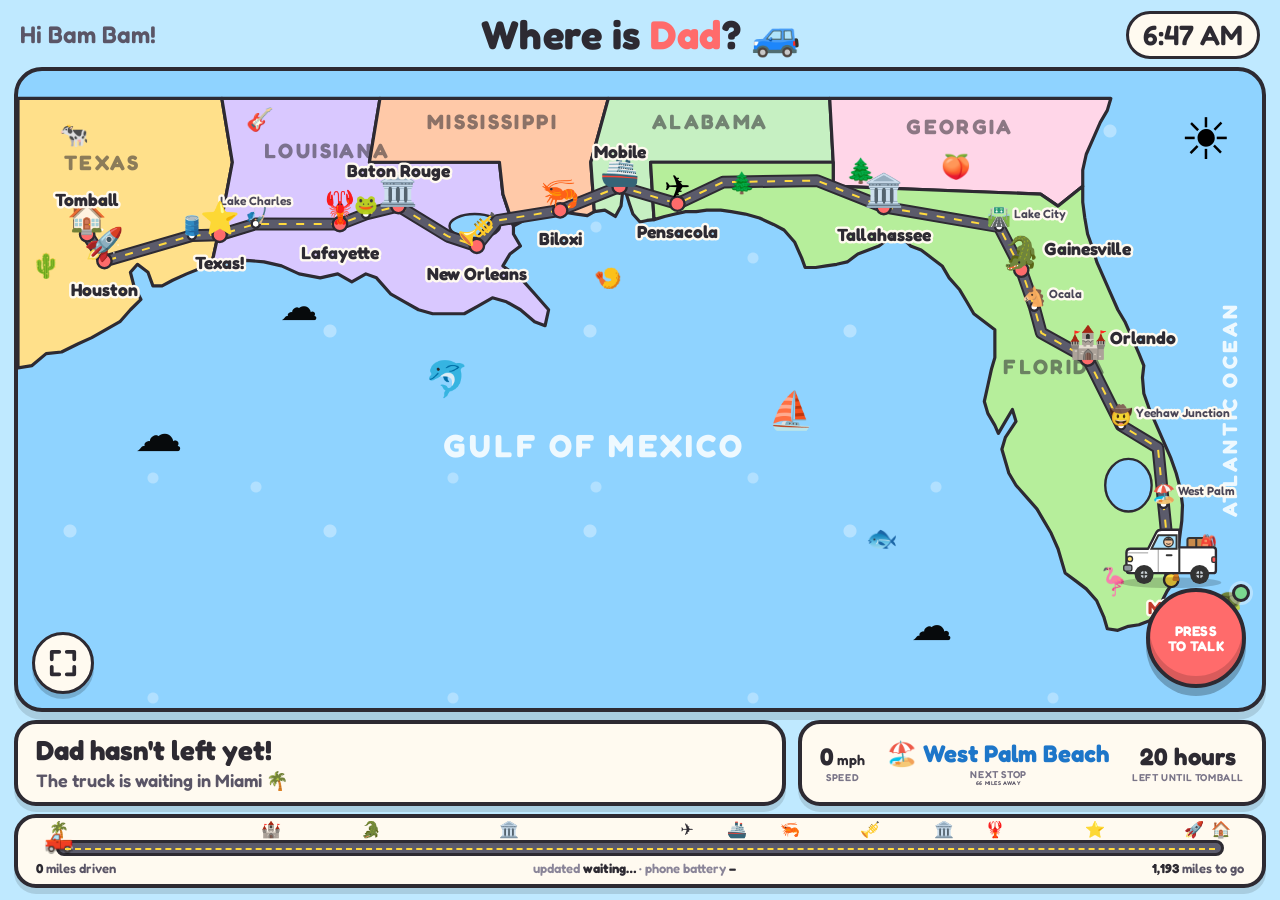
==== commit 3650ef21: "Tablet landscape: map on top, one thin strip below; auto-reload on deploy On tablets in landscape th" ====
--- a/index.html
+++ b/index.html
@@ -75,7 +75,7 @@
   <script src="assets/radio.js"></script>
   <script src="assets/app.js"></script>
   <script>
-    window.RADIO.mount(document.getElementById("radio"), { role: "kid", mode: "hold", api: "api/radio.php" });
+    window.RADIO.mount(document.getElementById("radio"), { role: "kid", mode: "hold", api: "api/radio.php", reloadOnDeploy: false });
   </script>
 </body>
 </html>
--- a/assets/style.css
+++ b/assets/style.css
@@ -391,3 +391,42 @@
   #radio .walkie.is-recording .screen, #radio .walkie.is-receiving .screen, #radio .walkie.is-sending .screen, #radio .walkie.is-error .screen { display: block; }
   #radio .ptt { width: 74px; height: 74px; font-size: 11px; }
 }
+
+/* ============================================================
+   Tablet landscape (the wall iPad): map on top, one thin strip below.
+   Headline + stats share a row, progress bar under them, walkie-talkie
+   floats over the map's bottom-right corner.
+   ============================================================ */
+@media (orientation: landscape) and (min-height: 641px) {
+  #dash { grid-template-columns: 1fr auto; grid-template-rows: auto auto; gap: 8px 12px; height: 168px; }
+  #where { grid-column: 1; display: block; padding: 10px 18px; min-width: 0; overflow: hidden; }
+  #headline { font-size: clamp(18px, 2.15vw, 28px); white-space: nowrap; overflow: hidden; text-overflow: ellipsis; line-height: 1.15; }
+  #subline { font-size: clamp(13px, 1.5vw, 18px); margin: 3px 0 0; white-space: nowrap; overflow: hidden; text-overflow: ellipsis; }
+  #fact { display: none; }
+  #stats { grid-column: 2; display: flex; gap: 22px; padding: 8px 18px; align-items: center; }
+  .stat .v { font-size: clamp(16px, 1.9vw, 24px); white-space: nowrap; }
+  .stat .k { font-size: 10px; letter-spacing: .6px; }
+  #next-miles { font-size: 55%; }
+  #progress { grid-column: 1 / -1; padding: 6px 18px 6px; }
+  #pb { height: 16px; margin: 16px 20px 4px; }
+  #pb::after { inset: 5px 6px; border-top-width: 2px; }
+  .pb-mark { font-size: 16px; top: -22px; }
+  #pb-truck { font-size: 24px; top: -16px; }
+  #pb-text { font-size: 13px; }
+
+  /* the walkie-talkie floats over the map (same treatment as big-map mode) */
+  #radio.card {
+    position: fixed; right: 34px; bottom: calc(168px + 44px); z-index: 6;
+    padding: 0; border: 0; box-shadow: none; background: transparent; width: auto;
+  }
+  #radio .walkie { background: transparent; border: 0; box-shadow: none; padding: 0; gap: 0; width: auto; flex-direction: column; flex-wrap: nowrap; }
+  #radio .walkie::before, #radio .antenna, #radio .antenna-tip, #radio .grille, #radio .history { display: none; }
+  #radio .w-top { position: absolute; right: -4px; top: -4px; width: auto; }
+  #radio .screen { position: absolute; right: 0; bottom: 100%; margin-bottom: 10px; width: 230px; display: none; }
+  #radio .walkie.is-recording .screen, #radio .walkie.is-receiving .screen,
+  #radio .walkie.is-sending .screen, #radio .walkie.is-error .screen { display: block; }
+  #radio .ptt { width: 100px; height: 100px; font-size: 14px; }
+
+  /* keep the corners of the map free for the buttons */
+  #sound-pill { right: auto; bottom: auto; left: 50%; top: 12px; transform: translateX(-50%); }
+}
